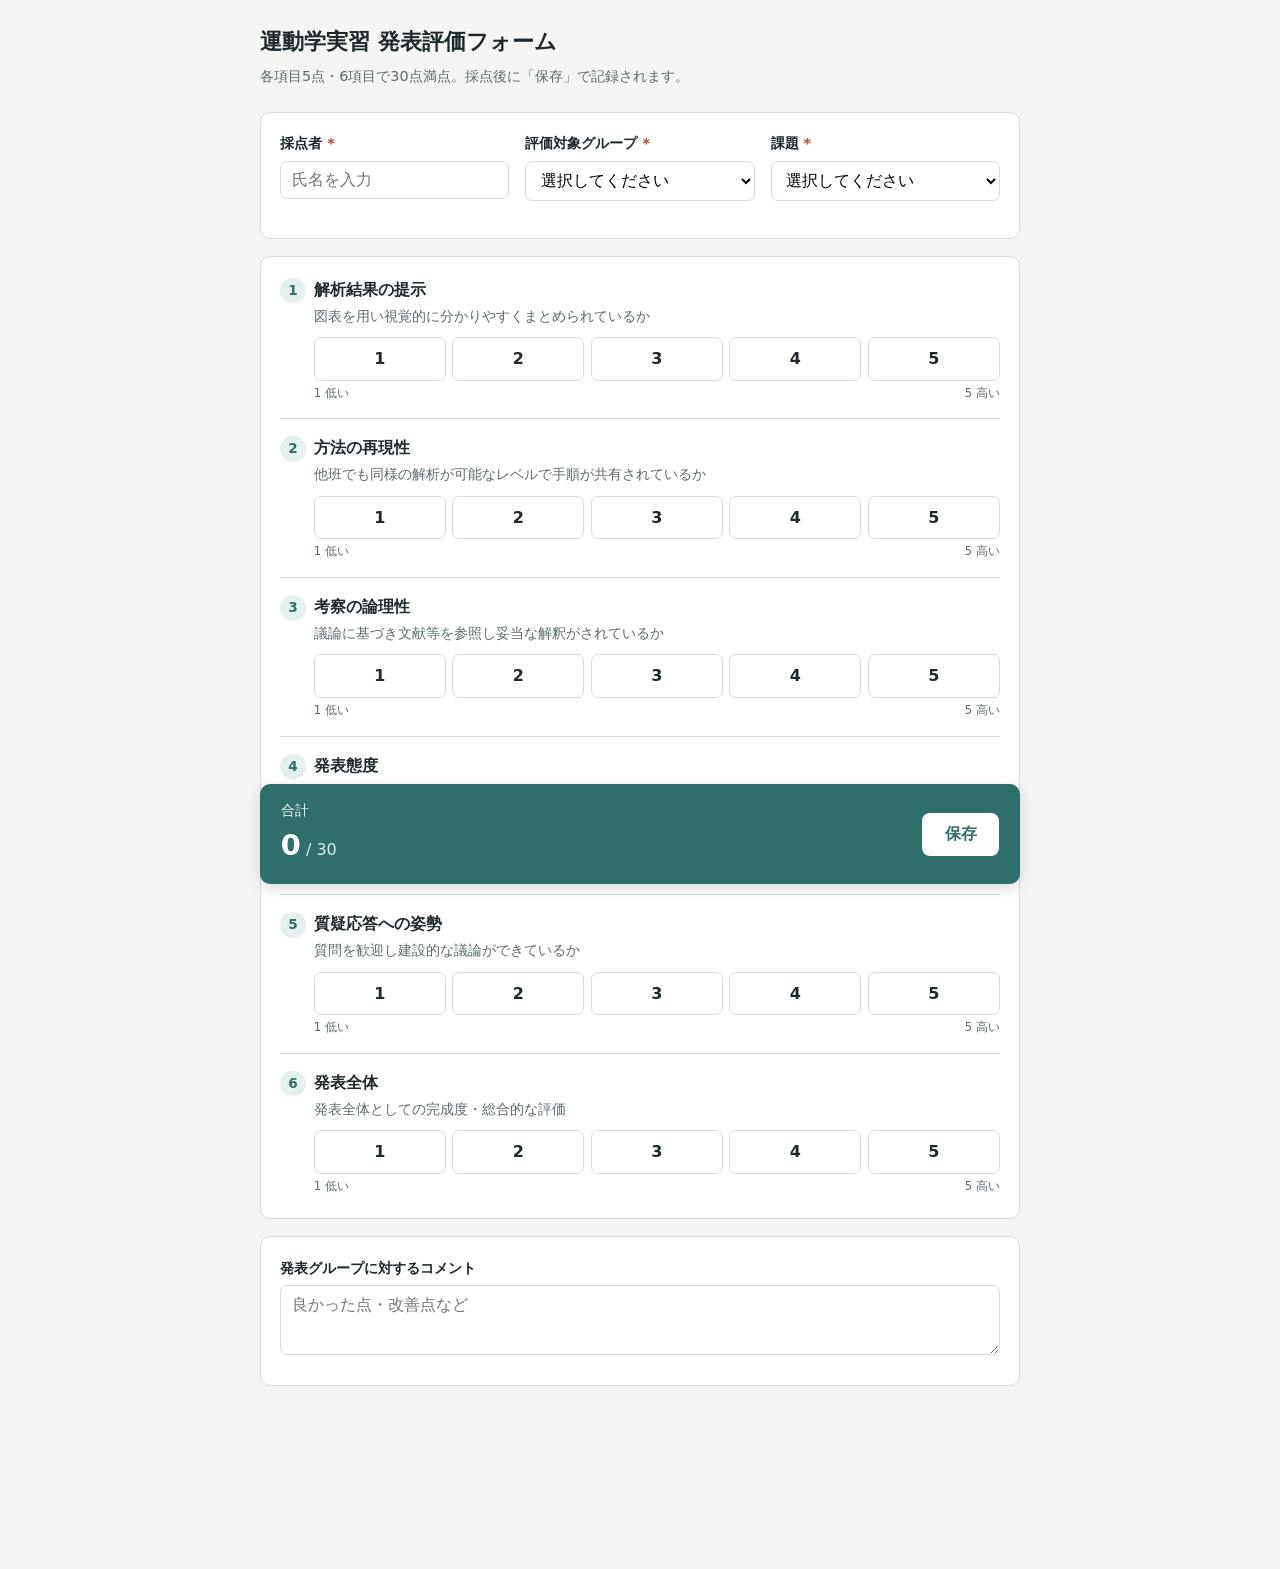
==== kinesiology/report-eval/index.html @ c2e9875b "Add report evaluation form with GAS backend" ====
<!DOCTYPE html>
<html lang="ja">
<head>
<meta charset="UTF-8">
<meta name="viewport" content="width=device-width, initial-scale=1.0">
<title>運動学実習 発表評価</title>
<style>
  :root{
    --ink:#1f2a2e; --muted:#5c6b70; --line:#d7ddde; --bg:#f5f6f4;
    --card:#ffffff; --accent:#2f6f6b; --accent-soft:#e6f0ef;
    --warn:#b4482f; --ok:#2f7d4f;
  }
  *{box-sizing:border-box;}
  body{
    margin:0; background:var(--bg); color:var(--ink);
    font-family:"Hiragino Kaku Gothic ProN","Yu Gothic",Meiryo,system-ui,sans-serif;
    line-height:1.6; padding:1.5rem 1rem 4rem;
  }
  .wrap{max-width:760px; margin:0 auto;}
  header{margin-bottom:1.5rem;}
  h1{font-size:1.4rem; margin:0 0 .3rem;}
  .sub{color:var(--muted); font-size:.9rem;}
  .card{
    background:var(--card); border:1px solid var(--line); border-radius:10px;
    padding:1.2rem 1.2rem 1.4rem; margin-bottom:1.1rem;
  }
  .row{display:flex; gap:1rem; flex-wrap:wrap;}
  .field{flex:1 1 200px; margin-bottom:.9rem;}
  label.lbl{display:block; font-weight:600; font-size:.9rem; margin-bottom:.35rem;}
  input[type=text], select, textarea{
    width:100%; padding:.55rem .65rem; border:1px solid var(--line);
    border-radius:7px; font-size:1rem; font-family:inherit; background:#fff;
  }
  textarea{resize:vertical; min-height:70px;}
  .seg{display:flex; gap:.4rem;}
  .seg label{flex:1;}
  .seg input{position:absolute; opacity:0; pointer-events:none;}
  .seg span{
    display:block; text-align:center; padding:.5rem 0; border:1px solid var(--line);
    border-radius:7px; cursor:pointer; font-weight:600; background:#fff; user-select:none;
  }
  .seg input:checked + span{background:var(--accent); color:#fff; border-color:var(--accent);}
  .seg input:focus-visible + span{outline:2px solid var(--accent); outline-offset:2px;}
  .crit{border-top:1px solid var(--line); padding-top:1rem; margin-top:1rem;}
  .crit:first-of-type{border-top:0; padding-top:0; margin-top:0;}
  .crit-head{display:flex; align-items:baseline; gap:.5rem; margin-bottom:.15rem;}
  .crit-no{
    flex:0 0 auto; width:1.6rem; height:1.6rem; border-radius:50%;
    background:var(--accent-soft); color:var(--accent); font-weight:700;
    display:flex; align-items:center; justify-content:center; font-size:.85rem;
  }
  .crit-title{font-weight:700;}
  .crit-desc{color:var(--muted); font-size:.85rem; margin:.1rem 0 .6rem 2.1rem;}
  .scorebar{margin-left:2.1rem;}
  .scale-hint{display:flex; justify-content:space-between; color:var(--muted); font-size:.72rem; margin-top:.2rem;}
  .total-card{
    position:sticky; bottom:1rem; background:var(--accent); color:#fff;
    display:flex; align-items:center; justify-content:space-between;
    padding:1rem 1.3rem; border-radius:10px; box-shadow:0 4px 14px rgba(0,0,0,.15);
    margin-top:1.2rem;
  }
  .total-card .num{font-size:1.8rem; font-weight:700;}
  .total-card .num small{font-size:1rem; font-weight:400; opacity:.85;}
  button.save{
    background:#fff; color:var(--accent); border:none; padding:.7rem 1.4rem;
    border-radius:8px; font-size:1rem; font-weight:700; cursor:pointer;
  }
  button.save:disabled{opacity:.5; cursor:default;}
  .msg{margin-top:.8rem; padding:.7rem .9rem; border-radius:8px; font-size:.9rem; display:none;}
  .msg.show{display:block;}
  .msg.ok{background:#e7f4ec; color:var(--ok); border:1px solid #bfe0cb;}
  .msg.err{background:#fbeae6; color:var(--warn); border:1px solid #edc4b8;}
  .req{color:var(--warn); font-weight:700;}
</style>
</head>
<body>
<div class="wrap">
  <header>
    <h1>運動学実習 発表評価フォーム</h1>
    <div class="sub">各項目5点・6項目で30点満点。採点後に「保存」で記録されます。</div>
  </header>

  <div class="card">
    <div class="row">
      <div class="field">
        <label class="lbl" for="grader">採点者 <span class="req">*</span></label>
        <input type="text" id="grader" placeholder="氏名を入力">
      </div>
      <div class="field">
        <label class="lbl" for="group">評価対象グループ <span class="req">*</span></label>
        <select id="group">
          <option value="">選択してください</option>
          <option>Group1</option><option>Group2</option>
          <option>Group3</option><option>Group4</option>
        </select>
      </div>
      <div class="field">
        <label class="lbl" for="task">課題 <span class="req">*</span></label>
        <select id="task">
          <option value="">選択してください</option>
          <option>課題A</option><option>課題B</option><option>課題C</option>
          <option>課題D</option><option>課題E</option><option>課題F</option>
        </select>
      </div>
    </div>
  </div>

  <div class="card" id="criteria"></div>

  <div class="card">
    <label class="lbl" for="comment">発表グループに対するコメント</label>
    <textarea id="comment" placeholder="良かった点・改善点など"></textarea>
  </div>

  <div class="total-card">
    <div><div style="font-size:.85rem;opacity:.9;">合計</div>
      <div class="num"><span id="total">0</span><small> / 30</small></div></div>
    <button class="save" id="saveBtn">保存</button>
  </div>
  <div class="msg" id="msg"></div>
</div>

<script src="config.js"></script>
<script>
const CRITERIA = [
  {key:"s1", title:"解析結果の提示", desc:"図表を用い視覚的に分かりやすくまとめられているか"},
  {key:"s2", title:"方法の再現性", desc:"他班でも同様の解析が可能なレベルで手順が共有されているか"},
  {key:"s3", title:"考察の論理性", desc:"議論に基づき文献等を参照し妥当な解釈がされているか"},
  {key:"s4", title:"発表態度", desc:"自分の言葉で率直に、誠実な説明ができているか"},
  {key:"s5", title:"質疑応答への姿勢", desc:"質問を歓迎し建設的な議論ができているか"},
  {key:"s6", title:"発表全体", desc:"発表全体としての完成度・総合的な評価"},
];

const box = document.getElementById("criteria");
CRITERIA.forEach((c,i)=>{
  const seg = [1,2,3,4,5].map(v=>`
    <label>
      <input type="radio" name="${c.key}" value="${v}">
      <span>${v}</span>
    </label>`).join("");
  box.insertAdjacentHTML("beforeend", `
    <div class="crit">
      <div class="crit-head">
        <div class="crit-no">${i+1}</div>
        <div class="crit-title">${c.title}</div>
      </div>
      <div class="crit-desc">${c.desc}</div>
      <div class="scorebar">
        <div class="seg" data-key="${c.key}">${seg}</div>
        <div class="scale-hint"><span>1 低い</span><span>5 高い</span></div>
      </div>
    </div>`);
});

const totalEl = document.getElementById("total");
function calcTotal(){
  let t=0;
  CRITERIA.forEach(c=>{
    const sel=document.querySelector(`input[name="${c.key}"]:checked`);
    if(sel) t+=Number(sel.value);
  });
  totalEl.textContent=t;
  return t;
}
document.getElementById("criteria").addEventListener("change", calcTotal);

const msg=document.getElementById("msg");
function showMsg(text, ok){
  msg.textContent=text;
  msg.className="msg show "+(ok?"ok":"err");
}

document.getElementById("saveBtn").addEventListener("click", async ()=>{
  const grader=document.getElementById("grader").value.trim();
  const group=document.getElementById("group").value;
  const task=document.getElementById("task").value;

  if(!grader){ showMsg("採点者名を入力してください。", false); return; }
  if(!group){ showMsg("評価対象グループを選択してください。", false); return; }
  if(!task){ showMsg("課題を選択してください。", false); return; }

  const scores={};
  for(const c of CRITERIA){
    const sel=document.querySelector(`input[name="${c.key}"]:checked`);
    if(!sel){ showMsg(`「${c.title}」を採点してください。`, false); return; }
    scores[c.key]=sel.value;
  }

  if(typeof GAS_URL==="undefined" || !GAS_URL){
    showMsg("保存先(GAS_URL)が未設定です。config.js を確認してください。", false);
    return;
  }

  const payload={
    grader, group, task, comment:document.getElementById("comment").value.trim(),
    ...scores, total:calcTotal()
  };

  const btn=document.getElementById("saveBtn");
  btn.disabled=true; btn.textContent="保存中...";
  try{
    const res=await fetch(GAS_URL,{
      method:"POST",
      headers:{"Content-Type":"text/plain;charset=utf-8"},
      body:JSON.stringify(payload)
    });
    const data=await res.json();
    if(data.result==="success"){
      showMsg("保存しました。次の評価に進めます。", true);
      document.querySelectorAll('input[type=radio]:checked').forEach(r=>r.checked=false);
      document.getElementById("comment").value="";
      calcTotal();
    }else{
      showMsg("保存に失敗しました: "+(data.message||"不明なエラー"), false);
    }
  }catch(err){
    showMsg("送信エラー: "+err.message, false);
  }finally{
    btn.disabled=false; btn.textContent="保存";
  }
});
</script>
</body>
</html>
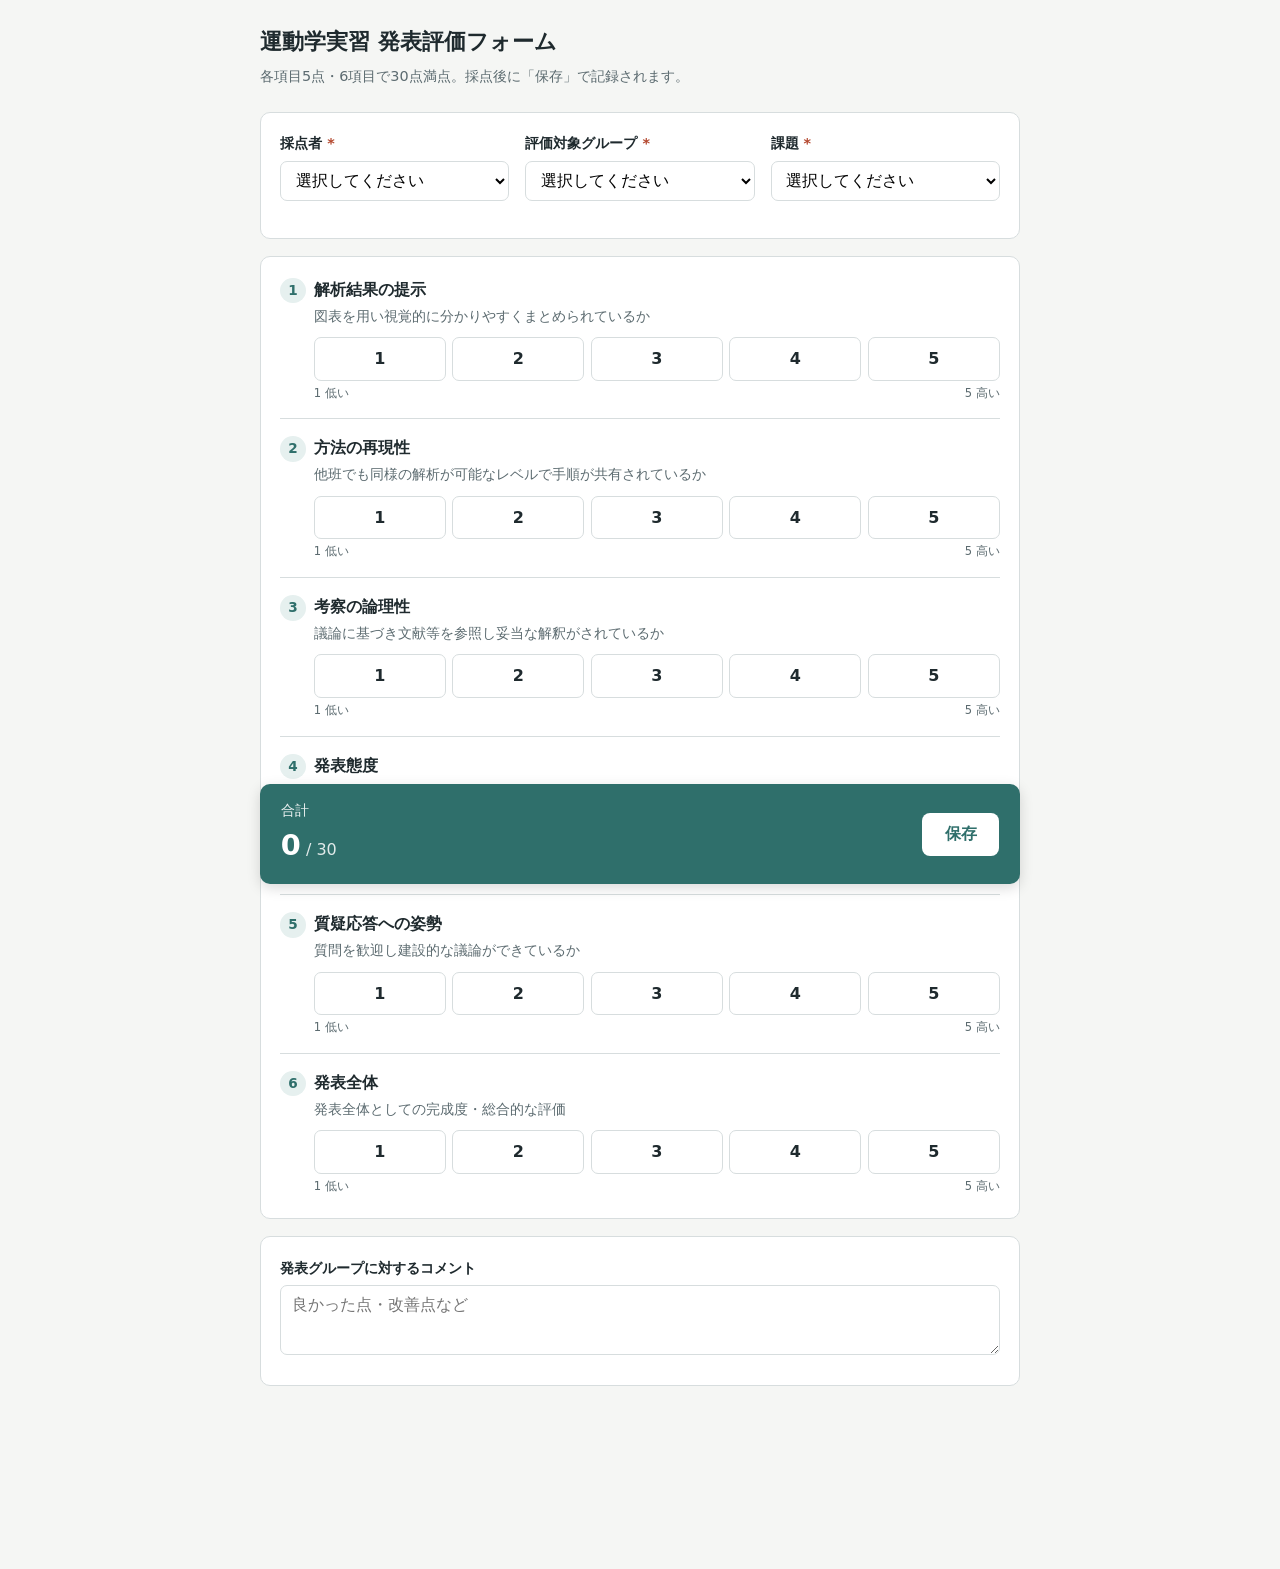
==== commit 80c35ff6: "採点者を4名の選択式に変更" ====
--- a/kinesiology/report-eval/index.html
+++ b/kinesiology/report-eval/index.html
@@ -84,7 +84,11 @@
     <div class="row">
       <div class="field">
         <label class="lbl" for="grader">採点者 <span class="req">*</span></label>
-        <input type="text" id="grader" placeholder="氏名を入力">
+        <select id="grader">
+          <option value="">選択してください</option>
+          <option>飯塚</option><option>吉田</option>
+          <option>山中</option><option>野嶌</option>
+        </select>
       </div>
       <div class="field">
         <label class="lbl" for="group">評価対象グループ <span class="req">*</span></label>
@@ -171,11 +175,11 @@
 }
 
 document.getElementById("saveBtn").addEventListener("click", async ()=>{
-  const grader=document.getElementById("grader").value.trim();
+  const grader=document.getElementById("grader").value;
   const group=document.getElementById("group").value;
   const task=document.getElementById("task").value;
 
-  if(!grader){ showMsg("採点者名を入力してください。", false); return; }
+  if(!grader){ showMsg("採点者を選択してください。", false); return; }
   if(!group){ showMsg("評価対象グループを選択してください。", false); return; }
   if(!task){ showMsg("課題を選択してください。", false); return; }
 
